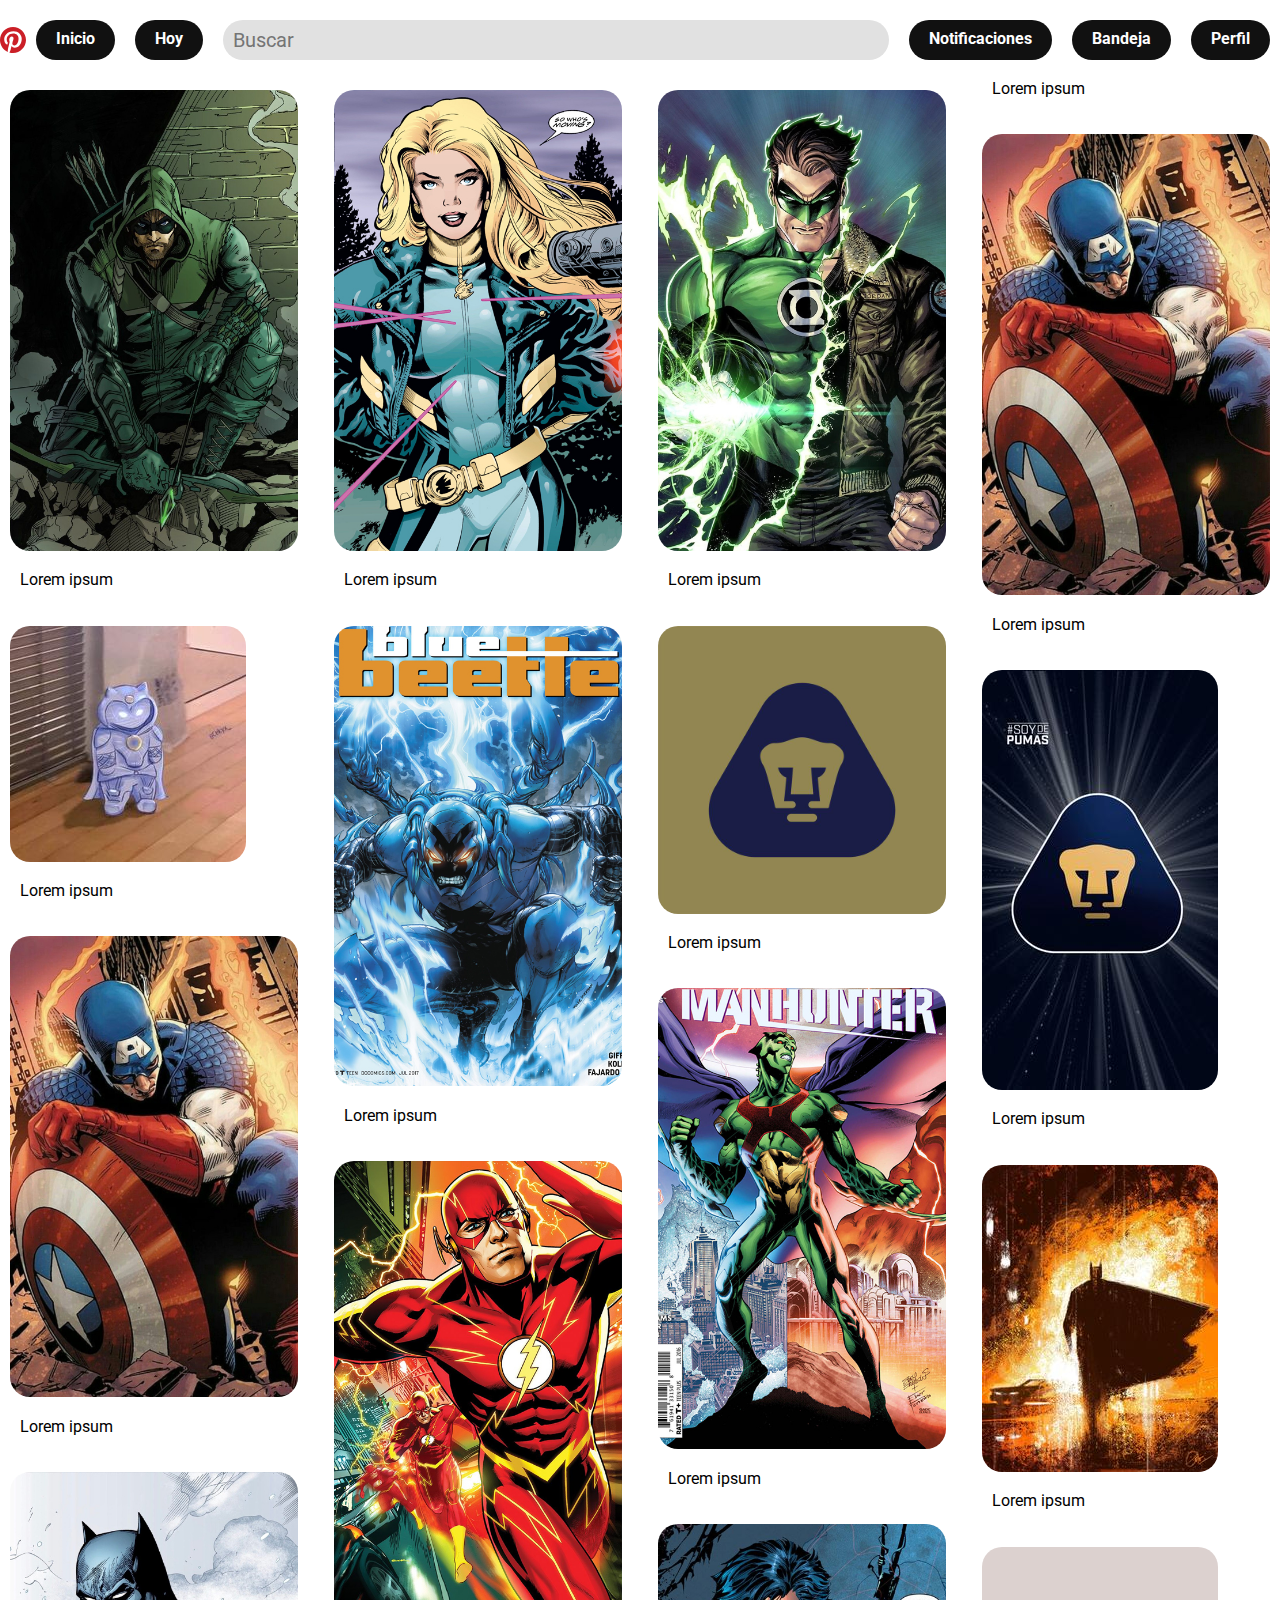
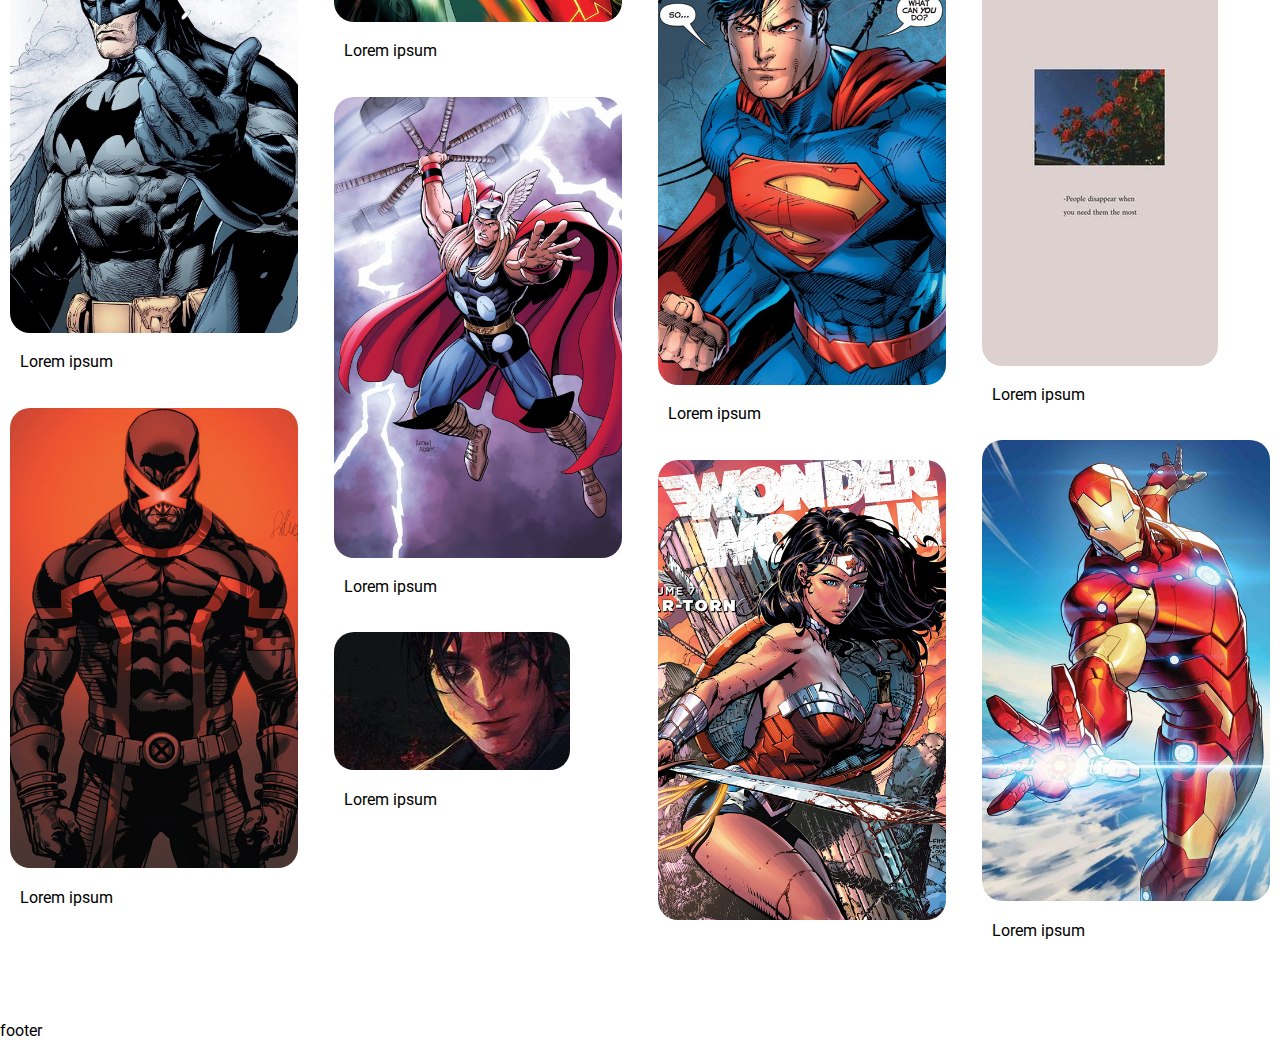
==== views/imagenes.html @ 4b70bb4b "imagenes en formato mansory" ====
<!DOCTYPE html>
<html lang="en">

<head>
    <meta charset="UTF-8">
    <meta http-equiv="X-UA-Compatible" content="IE=edge">
    <meta name="viewport" content="width=device-width, initial-scale=1.0">
    <title>Pinterest</title>
    <link rel="stylesheet" href="../style/normalize.css">
    <link rel="preconnect" href="https://fonts.googleapis.com">
    <link rel="preconnect" href="https://fonts.gstatic.com" crossorigin>
    <link href="https://fonts.googleapis.com/css2?family=Roboto:wght@400;900&display=swap" rel="stylesheet">
    <link rel="stylesheet" href="../style/style2.css">
</head>

<body>
    <header>
        <div class="header ">
            <img class="logo-header" src="../images/pinterest-logo.svg" alt="logo">
            <a class="botones-header" href="#">Inicio</a>
            <a class="botones-header" href="#">Hoy</a>
            <input class="barra-busqueda" type="text" placeholder="Buscar">
            <a class="botones-header" href="#">Notificaciones</a>
            <a class="botones-header" href="#">Bandeja</a>
            <a class="botones-header" href="#">Perfil</a>
        </div>
    </header>

    <body>
        <div class="contenedor cuerpo">
            <div class="imagenes">
                <div class="fondo-imagen">
                    <a href="#"><img class="imagen" src="../images/dc-arrow.jpg" alt=""></a>
                    <p class="texto-imagen">Lorem ipsum</p>
                </div>

                <div class="fondo-imagen">
                    <a href="#"><img class="imagen" src="../images/moon.jpg" alt=""></a>
                    <p class="texto-imagen">Lorem ipsum</p>
                </div>

                <div class="fondo-imagen">
                    <a href="#"><img class="imagen" src="../images/marvel-captain.jpg" alt=""></a>
                    <p class="texto-imagen">Lorem ipsum</p>
                </div>

                <div class="fondo-imagen">
                    <a href="#"><img class="imagen" src="../images/dc-batman.jpg" alt=""></a>
                    <p class="texto-imagen">Lorem ipsum</p>
                </div>

                <div class="fondo-imagen">
                    <a href="#"><img class="imagen" src="../images/marvel-cyclops.jpg" alt=""></a>
                    <p class="texto-imagen">Lorem ipsum</p>
                </div>

                <div class="fondo-imagen">
                    <a href="#"><img class="imagen" src="../images/dc-black.jpg" alt=""></a>
                    <p class="texto-imagen">Lorem ipsum</p>
                </div>

                <div class="fondo-imagen">
                    <a href="#"><img class="imagen" src="../images/dc-blue.jpg" alt=""></a>
                    <p class="texto-imagen">Lorem ipsum</p>
                </div>

                
                <div class="fondo-imagen">
                    <a href="#"><img class="imagen" src="../images/dc-flash.jpg" alt=""></a>
                    <p class="texto-imagen">Lorem ipsum</p>
                </div>

                

                <div class="fondo-imagen">
                    <a href="#"><img class="imagen" src="../images/marvel-thor.jpg" alt=""></a>
                    <p class="texto-imagen">Lorem ipsum</p>
                </div>

                <div class="fondo-imagen">
                    <a href="#"><img class="imagen" src="../images/mono-chino.jpg" alt=""></a>
                    <p class="texto-imagen">Lorem ipsum</p>
                </div>
                <div class="fondo-imagen">
                    <a href="#"><img class="imagen" src="../images/dc-green.jpg" alt=""></a>
                    <p class="texto-imagen">Lorem ipsum</p>
                </div>
                

                <div class="fondo-imagen">
                    <a href="#"><img class="imagen" src="../images/pumas2.jpg" alt=""></a>
                    <p class="texto-imagen">Lorem ipsum</p>
                </div>

                <div class="fondo-imagen">
                    <a href="#"><img class="imagen" src="../images/dc-martian.jpg" alt=""></a>
                    <p class="texto-imagen">Lorem ipsum</p>
                </div>

                <div class="fondo-imagen">
                    <a href="#"><img class="imagen" src="../images/dc-superman.jpg" alt=""></a>
                    <p class="texto-imagen">Lorem ipsum</p>
                </div>

                <div class="fondo-imagen">
                    <a href="#"><img class="imagen" src="../images/dc-wonder.jpg" alt=""></a>
                    <p class="texto-imagen">Lorem ipsum</p>
                </div>

                

                <div class="fondo-imagen">
                    <a href="#"><img class="imagen" src="../images/marvel-captain.jpg" alt=""></a>
                    <p class="texto-imagen">Lorem ipsum</p>
                </div>

                <div class="fondo-imagen">
                    <a href="#"><img class="imagen" src="../images/pumas.jpg" alt=""></a>
                    <p class="texto-imagen">Lorem ipsum</p>
                </div>

                <div class="fondo-imagen">
                    <a href="#"><img class="imagen" src="../images/batman.jpg" alt=""></a>
                    <p class="texto-imagen">Lorem ipsum</p>
                </div>

                <div class="fondo-imagen">
                    <a href="#"><img class="imagen" src="../images/flores.jpg" alt=""></a>
                    <p class="texto-imagen">Lorem ipsum</p>
                </div>

                <div class="fondo-imagen">
                    <a href="#"><img class="imagen" src="../images/marvel-iron.jpg" alt=""></a>
                    <p class="texto-imagen">Lorem ipsum</p>
                </div>

                <!-- <div class="fondo-imagen">
                    <a href="#"><img class="imagen" src="../images/" alt=""></a>
                    <p class="texto-imagen">Lorem ipsum</p>
                </div> -->

            </div>
        </div>
    </body>

    <footer>
        <div class="footer">
            <p>footer</p>
        </div>
    </footer>
</body>

</html>
---- style/style2.css ----
:root {
    --primario: #e60023;
    --secundario: #111111;
    --hover: #767676;
    --fuente: 'Roboto', sans-serif;
}

html {
    box-sizing: border-box;
    font-size: 62.5%;
}

*,
*:before,
*:after {
    box-sizing: inherit;
}

/* Globales */

body {
    background-color: white;
    font-family: var(--fuente);
    font-size: 1.6rem;
}

.contenedor {
    max-width: 140rem;
    margin: 0 auto;
}

.header {
    display: flex;
    justify-content: space-between;
    align-items: center;
    max-width: 145rem;
    margin: 0 auto;
    margin-top: 2rem;
}

.botones-header {
    background-color: var(--secundario);
    border-radius: 2rem;
    color: white;
    border-color: var(--secundario);
    margin-left: 1rem;
    margin-right: 1rem;
    max-height: 4rem;
    font-weight: bold;
    text-decoration: none;
    padding: 1rem 2rem 2rem 2rem;
}

.botones-header:hover {
    background-color: var(--hover);
}

.logo-header {
    max-width: 2%;
}

.barra-busqueda {
    border-radius: 2rem;
    width: 80rem;
    font-size: 2rem;
    background-color: #E1E1E1;
    border-style: none;
    margin-left: 1rem;
    margin-right: 1rem;
    max-height: 4rem;
    padding: 1rem;
    text-decoration: none;
}

.cuerpo{
    padding-top: 2rem;
    padding-bottom: 2rem;
}

.imagenes {
    /* display: grid;
    grid-template-columns: repeat(5, 1fr);
    /* grid-template-columns: repeat(auto-fill, 330px); */
    /* grid-template-rows: masonry;  */

    columns:5 260px;
    
}

.imagen{
    border-radius: 2rem;
    max-width: 100%;
}

.fondo-imagen{
    padding: 1rem;
    /* background-color: #e60023; */
}

.texto-imagen{
    color: black;
    text-align: start;
    margin-left:1rem;
}

.footer{
    padding-top: 2rem;
}
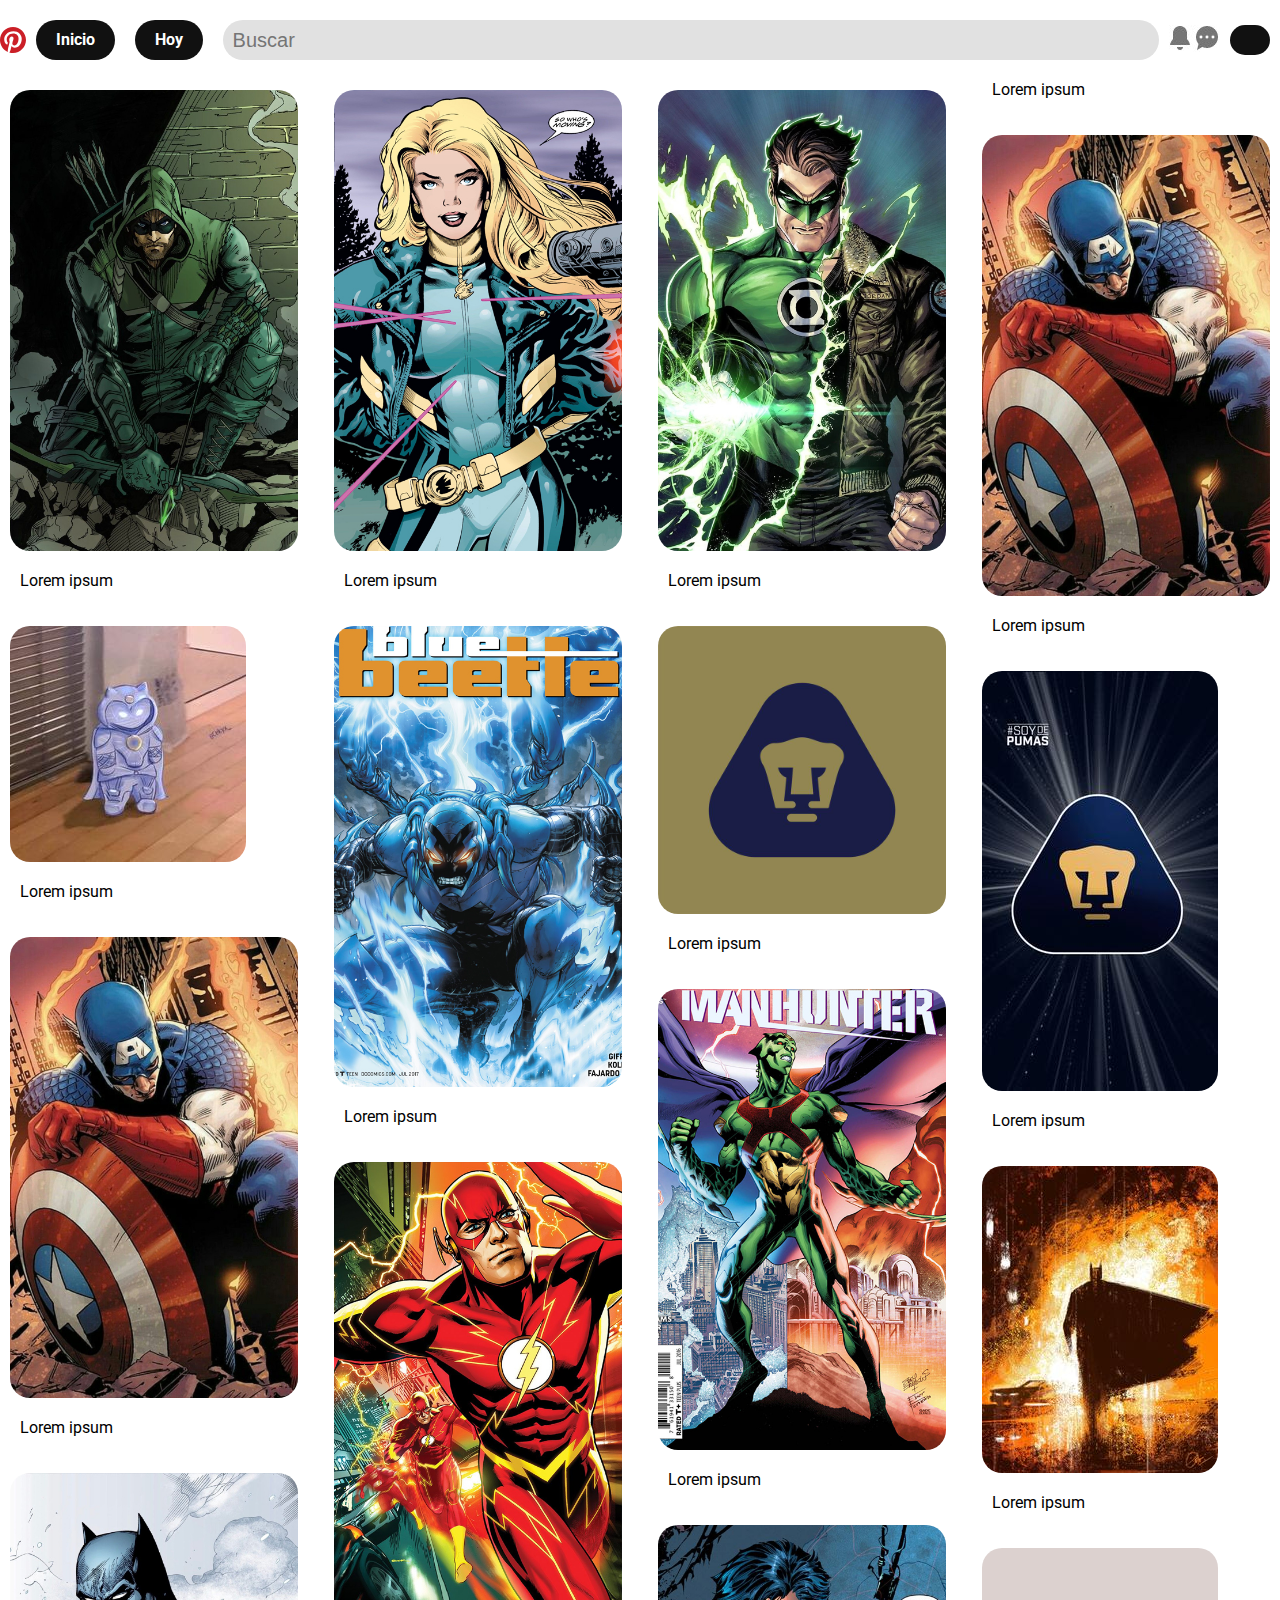
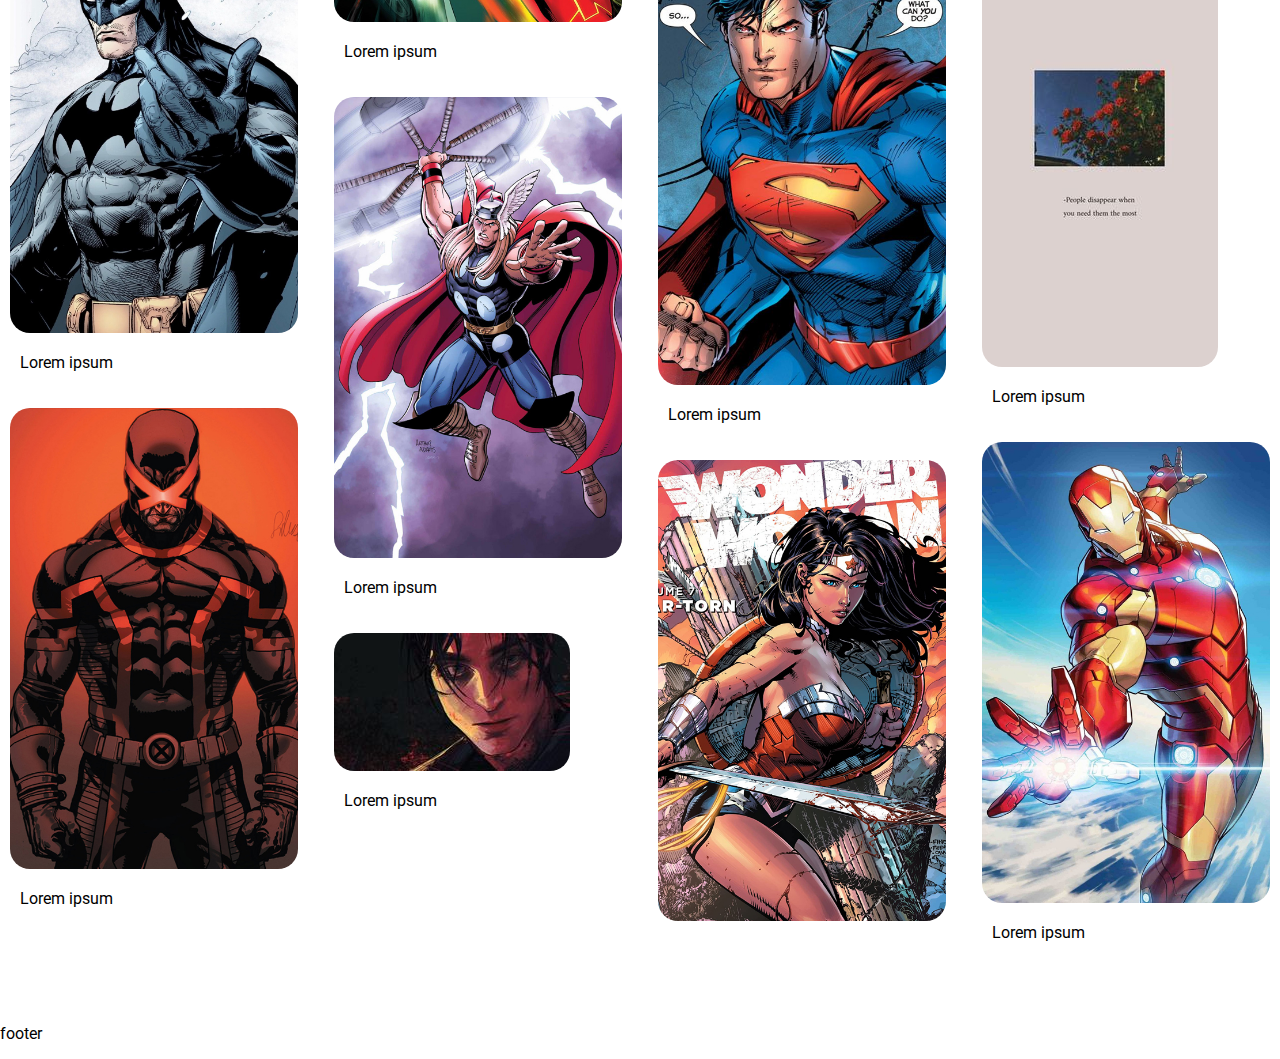
==== commit 0a94c1aa: "Final pinterest" ====
--- a/views/imagenes.html
+++ b/views/imagenes.html
@@ -20,9 +20,9 @@
             <a class="botones-header" href="#">Inicio</a>
             <a class="botones-header" href="#">Hoy</a>
             <input class="barra-busqueda" type="text" placeholder="Buscar">
-            <a class="botones-header" href="#">Notificaciones</a>
-            <a class="botones-header" href="#">Bandeja</a>
-            <a class="botones-header" href="#">Perfil</a>
+            <a  href="#"><img src="../images/campana.jpg" alt="campana"></a>
+            <a  href="#"><img src="../images/noti.jpg" alt="noti"></a>
+            <a class="botones-header" href="#"></a>
         </div>
     </header>
 
@@ -64,13 +64,13 @@
                     <p class="texto-imagen">Lorem ipsum</p>
                 </div>
 
-                
+
                 <div class="fondo-imagen">
                     <a href="#"><img class="imagen" src="../images/dc-flash.jpg" alt=""></a>
                     <p class="texto-imagen">Lorem ipsum</p>
                 </div>
 
-                
+
 
                 <div class="fondo-imagen">
                     <a href="#"><img class="imagen" src="../images/marvel-thor.jpg" alt=""></a>
@@ -85,7 +85,7 @@
                     <a href="#"><img class="imagen" src="../images/dc-green.jpg" alt=""></a>
                     <p class="texto-imagen">Lorem ipsum</p>
                 </div>
-                
+
 
                 <div class="fondo-imagen">
                     <a href="#"><img class="imagen" src="../images/pumas2.jpg" alt=""></a>
@@ -107,7 +107,7 @@
                     <p class="texto-imagen">Lorem ipsum</p>
                 </div>
 
-                
+
 
                 <div class="fondo-imagen">
                     <a href="#"><img class="imagen" src="../images/marvel-captain.jpg" alt=""></a>
--- a/style/style2.css
+++ b/style/style2.css
@@ -61,7 +61,7 @@
 
 .barra-busqueda {
     border-radius: 2rem;
-    width: 80rem;
+    width: 100rem;
     font-size: 2rem;
     background-color: #E1E1E1;
     border-style: none;
@@ -83,13 +83,17 @@
     /* grid-template-columns: repeat(auto-fill, 330px); */
     /* grid-template-rows: masonry;  */
 
-    columns:5 260px;
-    
+    columns:5 260px;  
 }
 
 .imagen{
     border-radius: 2rem;
     max-width: 100%;
+}
+
+.imagen:hover{
+    /* filter:blur(1px); */
+    filter: brightness(50%); 
 }
 
 .fondo-imagen{
@@ -105,4 +109,5 @@
 
 .footer{
     padding-top: 2rem;
-}+}
+
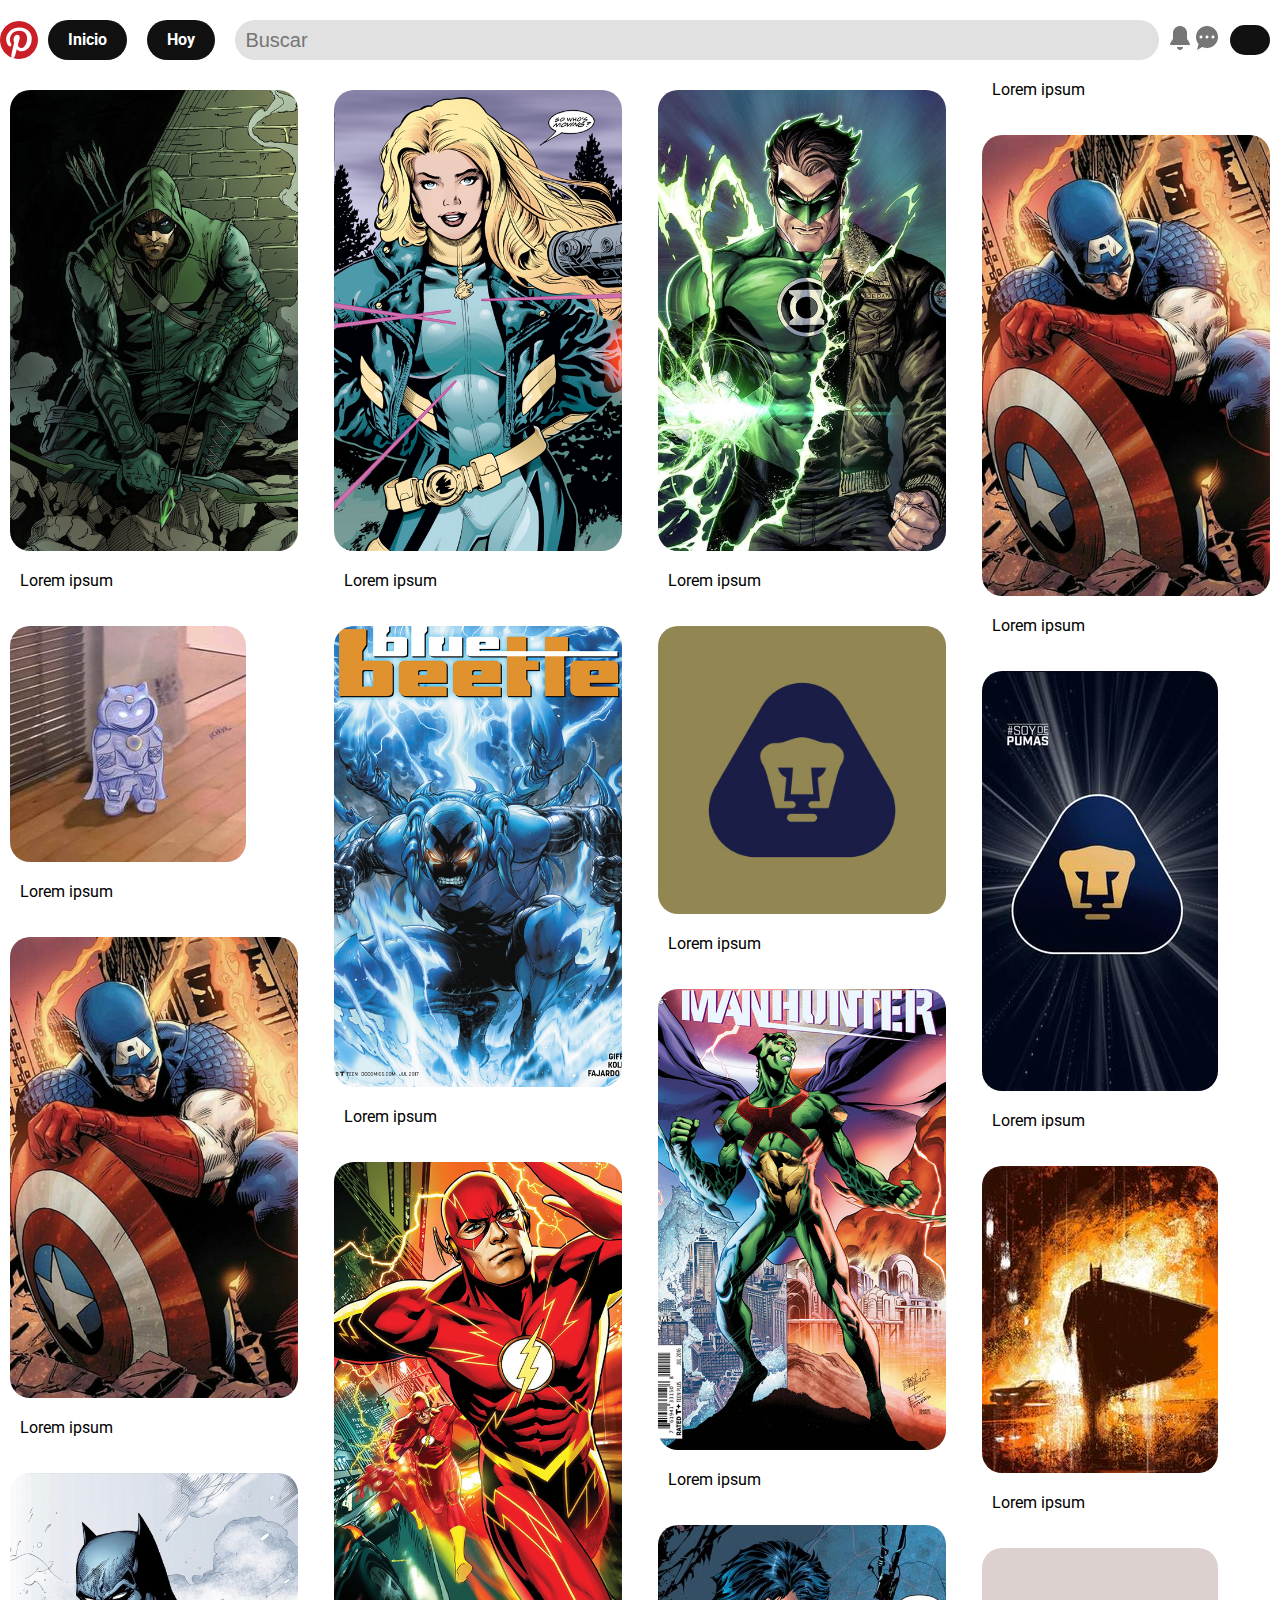
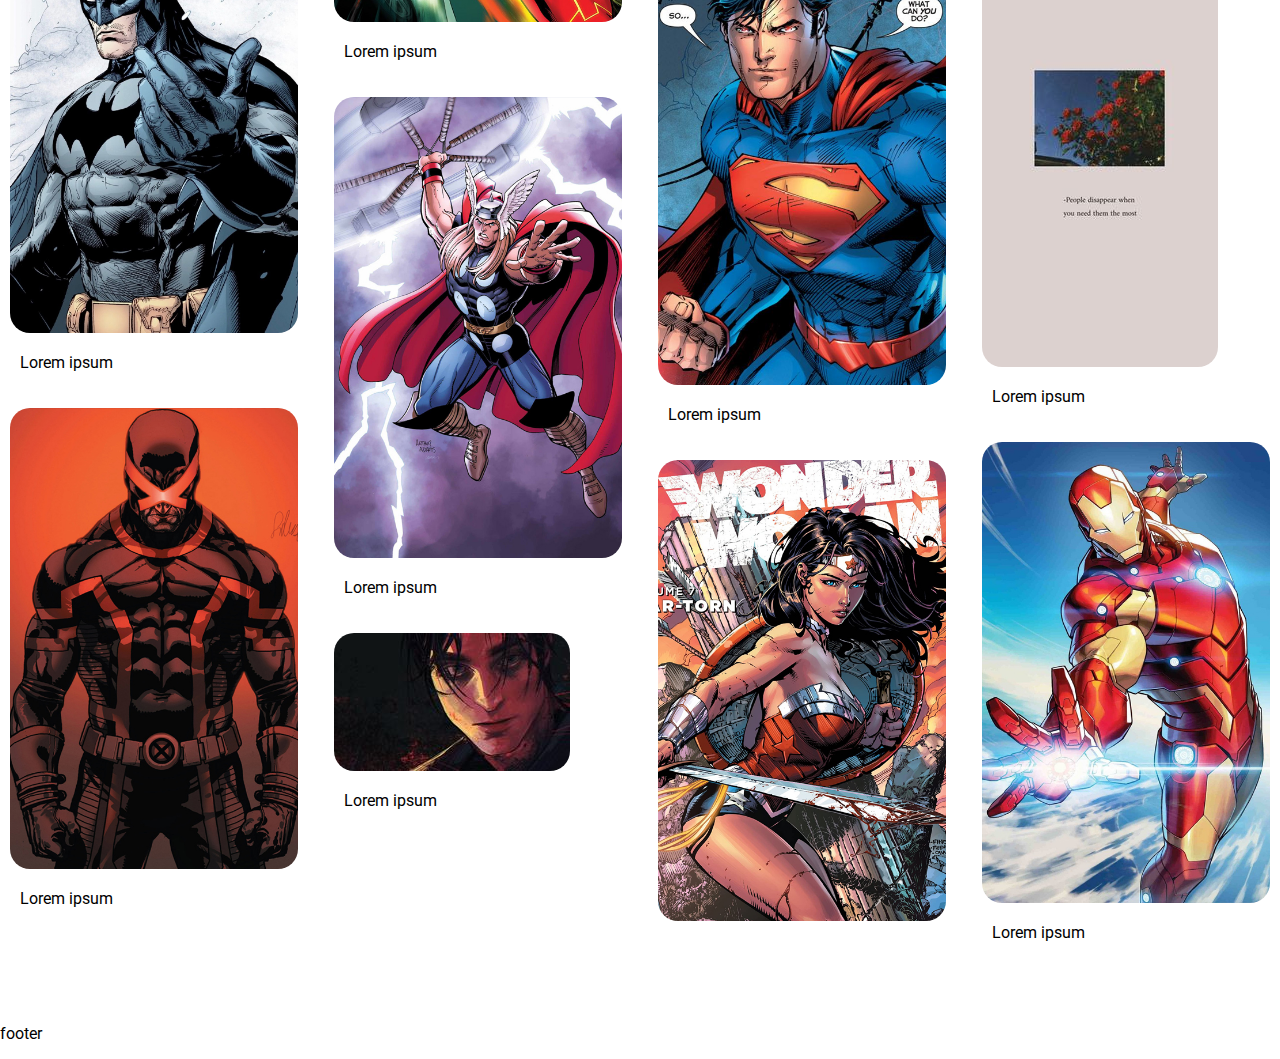
==== commit c2c11f15: "final" ====
--- a/views/imagenes.html
+++ b/views/imagenes.html
@@ -6,6 +6,7 @@
     <meta http-equiv="X-UA-Compatible" content="IE=edge">
     <meta name="viewport" content="width=device-width, initial-scale=1.0">
     <title>Pinterest</title>
+    <link rel="icon" href="../img/pinterest-logo.svg" type="image/x-icon">
     <link rel="stylesheet" href="../style/normalize.css">
     <link rel="preconnect" href="https://fonts.googleapis.com">
     <link rel="preconnect" href="https://fonts.gstatic.com" crossorigin>
@@ -15,7 +16,7 @@
 
 <body>
     <header>
-        <div class="header ">
+        <div class="header ">   
             <img class="logo-header" src="../images/pinterest-logo.svg" alt="logo">
             <a class="botones-header" href="#">Inicio</a>
             <a class="botones-header" href="#">Hoy</a>
--- a/style/style2.css
+++ b/style/style2.css
@@ -56,7 +56,7 @@
 }
 
 .logo-header {
-    max-width: 2%;
+    max-width: 3%;
 }
 
 .barra-busqueda {
